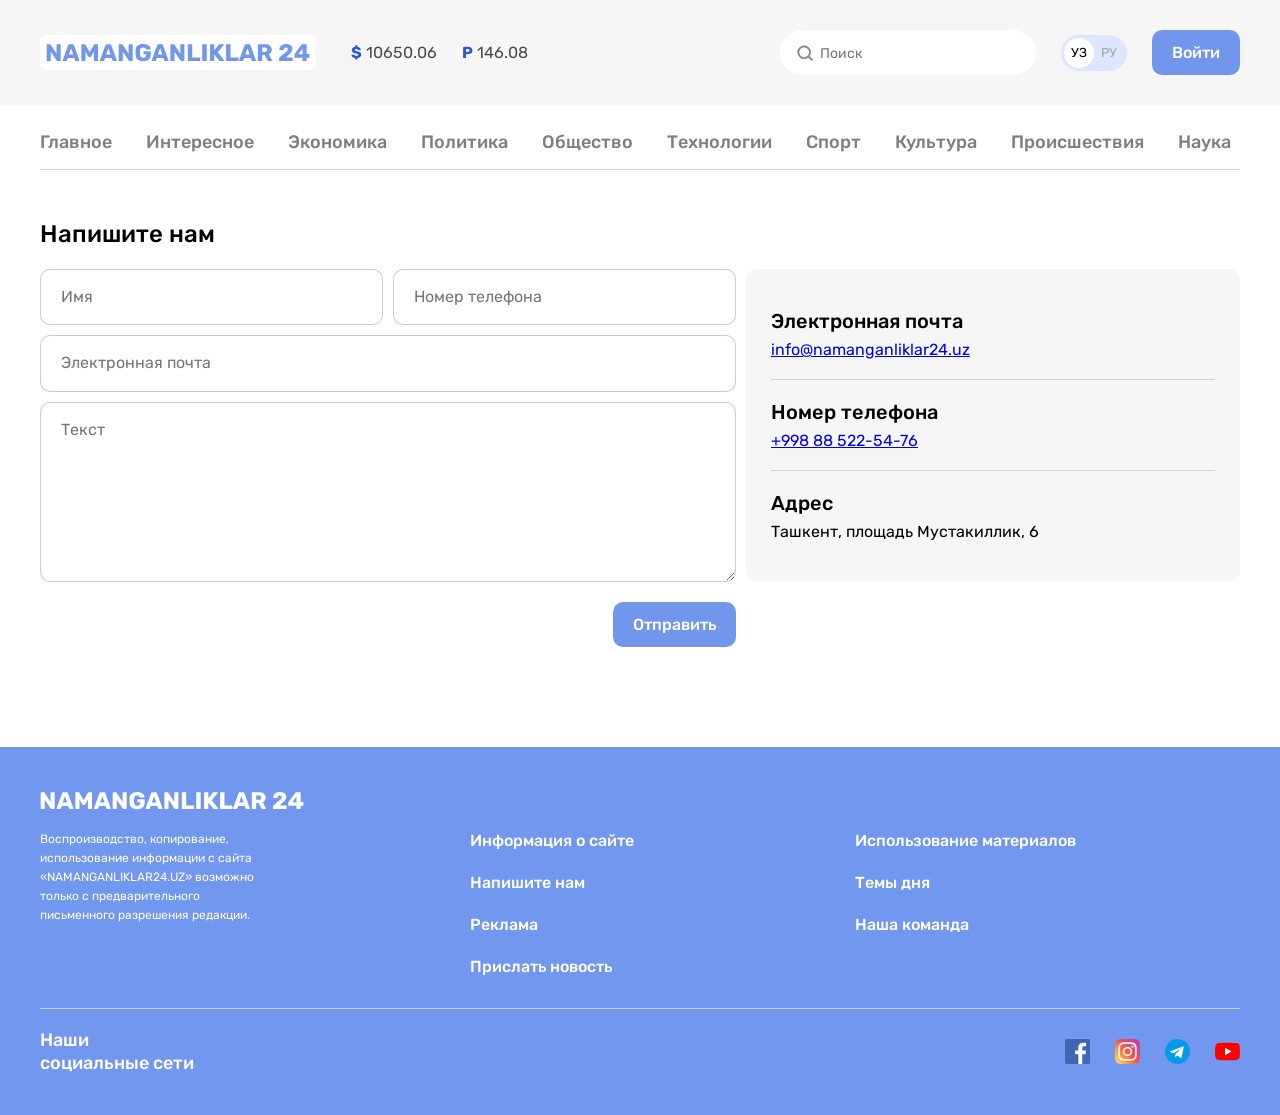
==== contact.html @ 8ade9180 "Add bd-img to search input and notifications-cta" ====
<!DOCTYPE html>
<html lang="ru">
<head>
  <meta charset="UTF-8">
  <meta name="viewport" content="width=device-width, initial-scale=1.0">
  <title>Контакт N24</title>

<!-- GOOGLE FONTS -->
  <link rel="preconnect" href="https://fonts.googleapis.com">
  <link rel="preconnect" href="https://fonts.gstatic.com" crossorigin>
  <link href="https://fonts.googleapis.com/css2?family=Rubik:ital,wght@0,300..900;1,300..900&display=swap" rel="stylesheet">


<!-- STYLES -->
  <link rel="stylesheet" href="css/normalize.css">
  <link rel="stylesheet" href="css/styles.css">
</head>
<body>
  <!-- SITE-HEADER -->
  <header class="site-header">
    <!-- SITE-HEADER-TOP -->
    <div class="site-header-top">
      <div class="site-header-top-container container ">
        <!-- SITE-HEADER-LOGO -->
        <a class="site-header-logo" href="index-html">
            <img class="site-header-logo-img" src="images/logo-purple.svg" alt="N24 logo" width="264" height="28">
        </a>

        <!-- CURRENCY-RATES -->
        <ul class="currancy-rates">
            <il class="currancy-rates-item">
                <b class="currancy-rates-type">$</b>
                <span class="currancy-rates-value">10650.06</span>
            </il>
            <il class="currancy-rates-item">
                <b class="currancy-rates-type">P</b>
                <span class="currancy-rates-value">146.08</span>
            </il>
        </ul>

        <!-- GLOBAL-SEARCH-FORM -->
        <form class="gloabl-search-form" action="https://echo.htmlacademy.ru" method="GET">
          <input class="gloabl-search-form-input" type="search" name="search" placeholder="Поиск" aria-label="search" required>
        </form>

        <!-- LANG-TOGGLE -->
        <div class="lang-toggle">
            <a class="lang-toggle-link lang-toggle-link-active" href="index.html">УЗ</a>
            <a class="lang-toggle-link" href="index.html/ru">РУ</a>
        </div>

        <!-- SITE-HEADER-AUTH  -->
        <a class="button button-primary" href="#">Войти</a>
      </div>
    </div>

    <div class="container">
      <!-- SITENAV -->
      <nav class="sitenav">
        <ul class="sitenav-list">
          <li class="sitenav-item">
            <a class="sitenav-link" href="index.html">Главное</a>
          </li>
          <li class="sitenav-item">
            <a class="sitenav-link" href="news-list.html" >Интересное</a>
          </li>
          <li class="sitenav-item">
            <a class="sitenav-link" href="news-list.html">Экономика</a>
          </li>
          <li class="sitenav-item">
            <a class="sitenav-link" href="news-list.html">Политика</a>
          </li>
          <li class="sitenav-item">
            <a class="sitenav-link" href="news-list.html">Общество</a>
          </li>
          <li class="sitenav-item">
            <a class="sitenav-link" href="news-list.html">Технологии</a>
          </li>
          <li class="sitenav-item">
            <a class="sitenav-link" href="news-list.html">Спорт</a>
          </li>
          <li class="sitenav-item">
            <a class="sitenav-link" href="news-list.html">Культура</a>
          </li>
          <li class="sitenav-item">
            <a class="sitenav-link" href="news-list.html">Происшествия</a>
          </li>
          <li class="sitenav-item">
            <a class="sitenav-link" href="news-list.html">Наука</a>
          </li>
        </ul>
      </nav>

    </div>
  </header>

  <!-- MAIN CONTENT -->
  <main class="main-content">
    <div class="container">
      <div class="contact-page">
        <h1 class="contact-page-heading"> Напишите нам </h1>

        <div class="contact-page-content">
          <form class="contact-page-form" action="https://echo.htmlacademy.ru" method="POST">
            <div class="form-fields">
              <div class="form-groups-wrapper">
                <div class="form-group">
                  <input class="form-field" type="text" name="name" placeholder="Имя" aria-label="Имя" required>
                </div>
                <div class="form-group">
                  <input class="form-field" type="tel" name="phone_number" placeholder="Номер телефона" aria-label="Номер телефона" required>
                </div>
              </div>
              <div class="form-group">
                <input class="form-field" type="email" name="email" placeholder="Электронная почта" aria-label="Электронная почта" required>
              </div>
              <div class="form-group">
                <textarea class="form-field form-field-textarea" name="message" placeholder="Текст" aria-label="Текст" required></textarea>
              </div>
            </div>
            <button class="contact-page-form-submit button button-primary" type="submit">Отправить</button>
          </form>

          <div class="contact-page-info">
            <dl class="contact-page-definitions-car definitions-card">
              <div class="definitions-card-item">
                <dt class="definitions-card-title">Электронная почта</dt>
                <dd class="definitions-card-value"><a href="mailto:info@namanganliklar24.uz?subject=N24.uz%20saytidan%20xabar">info@namanganliklar24.uz</a></dd>
              </div>
              <div class="definitions-card-item">
                <dt class="definitions-card-title">Номер телефона</dt>
                <dd class="definitions-card-value"><a href="tel:+998885225476">+998 88 522-54-76</a></dd>
              </div>
              <div class="definitions-card-item">
                <dt class="definitions-card-title">Адрес</dt>
                <dd class="definitions-card-value">Ташкент, площадь Мустакиллик, 6 </dd>
              </div>
            </dl>
          </div>
        </div>

      </div>

    </div>
  </main>


  <!-- SITE-FOOTER -->
  <div class="site-footer">
    <div class="container">
      <div class="site-footer-logo-wrapper" >
        <a class="site-footer-logo" href="index.html">
          <img class="site-footer-logo-img" src="images/logo-white.svg" alt="N24 logo" width="264" height="28">
        </a>
      </div>

      <div class="site-footer-about-links">
        <div class="site-footer-about">Воспроизводство, копирование, использование информации с сайта «NAMANGANLIKLAR24.UZ» возможно только с предварительного письменного разрешения редакции.</div>

        <div class="site-footer-links-wrapper">
          <ul class="site-footer-links">
            <li class="site-footer-links-item">
              <a  class="site-footer-link" href="#">Информация о сайте</a>
            </li>
            <li class="site-footer-links-item">
              <a  class="site-footer-link" href="#">Напишите нам</a>
            </li>
            <li class="site-footer-links-item">
              <a  class="site-footer-link" href="#">Реклама</a>
            </li>
            <li class="site-footer-links-item">
              <a  class="site-footer-link" href="#">Прислать новость</a>
            </li>
          </ul>
          <ul class="site-footer-links">
            <li class="site-footer-links-item">
              <a class="site-footer-link" href="#">Использование материалов</a>
            </li>
            <li class="site-footer-links-item">
              <a class="site-footer-link" href="#">Темы дня</a>
            </li>
            <li class="site-footer-links-item">
              <a class="site-footer-link" href="#">Наша команда</a>
            </li>
          </ul>
        </div>
      </div>

      <hr class="site-footer-divider">

      <div class="site-footer-socials">
        <h2 class="site-footer-socials-heading">Наши  социальные сети</h2>
        <ul class="site-footer-socials-lists">
          <li class="site-footer-socials-item">
            <a class="site-footer-socials-link" href="#" target="_blank">
              <img class="site-footer-socials-icon" src="images/icon-facebook.svg" alt="Facebook" width="25" height="25">
            </a>
          </li>
          <li class="site-footer-socials-item">
            <a class="site-footer-socials-link" href="#" target="_blank">
              <img class="site-footer-socials-icon" src="images/icon-instagram.svg" alt="Instagram" width="25" height="25">
            </a>
          </li><li class="site-footer-socials-item">
            <a class="site-footer-socials-link" href="#" target="_blank">
              <img class="site-footer-socials-icon" src="images/icon-telegram.svg" alt="Telegram" width="25" height="25">
            </a>
          </li><li class="site-footer-socials-item">
            <a class="site-footer-socials-link" href="#" target="_blank">
              <img class="site-footer-socials-icon" src="images/icon-youtube.svg" alt="Youtube" width="25" height="25">
            </a>
          </li>
        </ul>
      </div>
    </div>
  </div>


</body>
</html>
---- css/styles.css ----
/* GLOBAL */
* {
  box-sizing: border-box;
}

html {
  height: 100%;
  scroll-behavior: smooth;
}

body {
  display: flex;
  flex-direction: column;
  height: 100%;
  padding: 0;
  margin: 0;
  font-family: "Rubik", "Open-sans", "Arial", sans-serif;
  font-size: 16px;
  line-height: 22px;
  background-color: #fff;
  color: #4a4a4c;
}

img {
  max-width: 100%;
  height: auto;
}

/* OUTLINE STYLES */
*:focus {
  outline: 2px dashed #7296ec;
  outline-offset: 3px;
}

/*  BUTTON */
.button {
  display: inline-block;
  padding: 13px 20px;
  border: 0;
  border-radius: 10px;
  font-size: 16px;
  line-height: normal;
  font-weight: 500;
  text-decoration: none;
  text-align: center;
  cursor: pointer;
}

.button:hover {
  opacity: 0.8;
}

.button:active {
  opacity: 0.6;
}

.button-block {
  display: block;
  width: 100%;
}

.button-primary {
  background-color: #7296ec;
  color: #fff;
}

.button-orange {
  background-color: #f78b3b;
  color: #fff;
}


.container {
  width: 100%;
  max-width: 1240px;
  padding-left: 20px;
  padding-right: 20px;
  margin-left: auto;
  margin-right: auto;
}

/* SITE-HEADER */
/* SITE-HEADER-TOP */
.site-header-top {
  padding-top: 30px;
  padding-bottom: 30px;
  background-color: #f6f6f6;
  margin-bottom: 10px;
}
.site-header-top-container {
  display: flex;
  align-items: center;
}
.site-header-logo {
  display: flex;
  padding: 8px 6px;
  margin-right: 35px;
  border-radius: 7px;
  background-color: #fff;
}

.site-header-logo:hover {
  opacity: 0.8;
}

.site-header-logo:active {
  opacity: 0.6;
}


/* CURRANCY-RATES */
.currancy-rates {
  display: flex;
  align-items: center;
  padding: 0;
  margin: 0;
  margin-right: auto;
  list-style: none;
}
.currancy-rates-item:not(:last-child) {
  margin-right: 25px;
}
.currancy-rates-type {
  color: #2959ce;
}

/* GLOBAL-SEARCH-INPUT */
.gloabl-search-form {
  margin-right: 25px;
}

.gloabl-search-form-input {
  padding-top: 15px;
  padding-right: 20px;
  padding-bottom: 13px;
  padding-left: 40px;
  border: 0;
  border-radius: 60px;
  font-size: 14px;
  line-height: normal;
  background-image: url("../images/icon-search.svg");
  background-repeat: no-repeat;
  background-size: 20px;
  background-position: 15px center;
}

/* LANG-TOGGLE */
.lang-toggle {
  display: flex;
  padding: 3px;
  margin-right: 25px;
  border-radius: 39px;
  background-color: #dce6ff;

}
.lang-toggle-link {
  width: 30px;
  height: 30px;
  font-size: 13px;
  line-height: 30px;
  color: #a6a6a6;
  border-radius: 50%;
  text-align: center;
  text-decoration: none;
}
.lang-toggle-link-active {
  background-color: #fff;
  color: #000;
}

/* SITENAV */
.sitenav {
  padding-top: 12px;
  padding-bottom: 12px;
  border-bottom: 1px solid #d1d1d1;
  font-size: 18px;
  font-weight: 500;
  line-height: normal;
}

.sitenav:not(:last-child) {
  margin-bottom: 40px;
}

.sitenav-list {
  display: flex;
  flex-wrap: wrap;
  align-items: center;
  margin: 0;
  padding: 0;
  list-style: none;
}

.sitenav-item {
  margin-top: 4px;
  margin-bottom: 4px;
}

.sitenav-item:not(:last-child) {
  margin-right: 34px;
}
.sitenav-link {
  display: block;
  color: #7f7f7f;
  text-decoration: none;
}

.sitenav-link:hover {
  color: #7296ec;
}

.sitenav-link:active {
  opacity: 0.6;
}

/* SITE-HEADER-BANNER */
.site-header-banner-link {
  display: flex;
}

/* MAIN-CONTENT */
.main-content {
  flex-grow: 1;
  padding-top: 50px;
  padding-bottom: 100px;
}


/* NEWS-GRID */
.news-grid {
  display: flex;
  flex-wrap: wrap;
  margin-left: -10px;
}

.news-grid-item {
  width: 393px;
  margin-left: 10px;
  margin-bottom: 10px;
  /* display: block; */
}

.article-card {
  display: flex;
  flex-direction: column;
  padding: 20px 17px 15px;
  border-radius: 15px;
  background-color: #f6f6f6;
}

.article-card-title {
  margin-top: 0;
  margin-bottom: 10px;
  font-size: 20px;
  font-weight: 500;
  line-height: 26px;
}

.article-card-link {
  display: inline-block;
  color: #000;
  text-decoration: none;
}

.article-card-link:hover {
  color: #7296ec;
}

.article-card-link:active {
  opacity: 0.6;
}

.article-card-text {
  margin-top: 0;
  margin-bottom: 15px;
}

.article-card-img {
  display: block;
  width: 360px;
  height: 165px;
  margin-top: auto;
  margin-bottom: 15px;
  border-radius: 10px;
  object-fit: cover;
}

.article-card-footer {
  display: flex;
  align-items: center;
}

.article-card-source-icon {
  width: 20px;
  height: 20px;
  margin-right: 10px;
  border-radius: 5px;
}

.article-card-source-time {
  font-size: 12px;
  line-height: normal;
  color: #5e5f61;
}


/* NOTIFICATION-CTA */
.notification-cta {
  display: flex;
  justify-content: space-between;
  align-items: center;
  padding: 25px 70px 25px 25px;
  margin: 60px 75px;
  border-radius: 10px;
  background-color: #ffd7ba;
  background-image: url("../images/global-notifications-bg.jpg");
  background-repeat: no-repeat;
  background-size: cover;
  background-position: center center;

}

.notification-cta-text {
  font-size: 20px;
  font-weight: 500;
  line-height: 26px;
  color: #000;
}


/* GLOBAL-NEWS */
.global-news-heading {
  margin-top: 0;
  margin-bottom: 20px;
  font-size: 24px;
  line-height: normal;
  font-weight: 500;
  color: #000;
}

.news-list {
  display: flex;
  flex-direction: column;
  margin-bottom: 15px;
}

.news-list-item:not(:last-child) {
  margin-bottom: 10px;
}

/* ARTICLE-CARD-HORIZONTAL */
.artical-card-horizontal {
  display: flex;
  align-items: flex-start;
  background-color: #f6f6f6;
  border-radius: 15px;
  padding: 20px;
}

.artical-card-horzontal-img {
  width: 210px;
  height: 165px;
  margin-right: 15px;
  border-radius: 10px;
  object-fit: cover;
}

.artical-card-horizontal-content {
  flex-grow: 1;
}

.artical-card-horizontal-title {
  margin-top: 0;
  margin-bottom: 10px;
  font-size: 20px;
  line-height: 26px;
  font-weight: 500;
}

.artical-card-horizontal-link {
  display: inline-block;
  color: #000;
  text-decoration: none;
}

.artical-card-horizontal-link:hover {
  color: #7296ec;
}

.artical-card-horizontal-link:active {
  opacity: 0.6;
}

.artical-card-horizontal-text {
  margin-top: 0;
  margin-bottom: 15px;
  font-size: 16px;
  line-height: 22px;
}

.article-card-horizontal-footer {
  display: flex;
  align-items: center;
}

.article-card-horizontal-source-icon {
  width: 20px;
  height: 20px;
  margin-right: 10px;
  border-radius: 5px;
  object-fit: cover;
}

.article-card-horizontal-source-time {
  font-size: 12px;
  line-height: normal;
  color: #5e5f61;
}

.news-list-more-button {
  padding: 17px;
}


/* LAYOUT */
.layout-2-1 {
display: flex;
align-items: flex-start;
}

.layout-2-1-main {
  width: 797px;
  margin-right: 10px;
}

.layout-2-1-sidebar {
  width: 393px;
  margin-top: 49px;
}

.layout-2-1-sidebar-item:not(:last-child) {
  margin-bottom: 10px;
}

/* SIBEBAR-NEWS-CARD */
.sidebar-news-card {
  padding: 20px;
  border-radius: 15px;
  background-color: #f6f6f6;
  color: #000;
}

.siedebar-news-card-heading {
  margin-top: 0;
  margin-bottom: 25px;
  font-size: 18px;
  font-weight: 500;
  line-height: 24px;
}

.sidebar-news-card-list {
  padding: 0;
  margin: 0;
  list-style: none;
}

.sidebar-news-card-item {
  padding-bottom: 20px;
}

.sidebar-news-card-item:first-child {
  padding-top: 0;
}

.sidebar-news-card-item:last-child {
  padding-bottom: 0;
}

.sidebar-news-card-item:not(:last-child) {
  border-bottom: 1px solid #d2d2d2;
  margin-bottom: 20px;
}

.sidebar-news-card-title {
  margin-top: 0;
  margin-bottom: 8px;
  font-size: 18px;
  font-weight: 500;
  line-height: 24px;
}

.sidebar-news-card-link {
  display: inline-block;
  color: #000;
  text-decoration: none;
}

.sidebar-news-card-link:hover {
  color: #7296ec;
}

.sidebar-news-card-link:active {
  opacity: 0.6;
}

.sidebar-news-card-source-time {
  font-size: 13px;
  line-height: normal;
  color: #5e5f61;
  /* margin: 0; */
}

/* SIDEBAR-AD */
.sidebar-ad-link {
  display: flex;
}

.sidebar-ad-img {
  width: 393px;
  height: 338px;
  object-fit: cover;
  border-radius: 15px;
}

.sidebar-ad-img-tall {
  height: 553px;
}

/* SITE FOOTER */
.site-footer {
  padding-top: 40px;
  padding-bottom: 40px;
  background-color: #7297ef;
  color: #fff;
}

.site-footer-logo-wrapper {
  display: flex;
  margin-bottom: 15px;
}

.site-footer-logo {
  display: flex;
}

.site-footer-logo:hover {
  opacity: 0.8;
}

.site-footer-logo:active {
  opacity: 0.6;
}

.site-footer-logo-img {
  width: 264px;
  height: 28px;
  object-fit: contain;
}

.site-footer *:focus {
  outline: 2px dashed #fff;
}

.site-footer-about-links {
  display: flex;
}

.site-footer-about {
  width: 230px;
  margin-right: 200px;
  font-size: 12px;
  line-height: 19px;
}

.site-footer-links-wrapper {
  flex-grow: 1;
  display: flex;
}

.site-footer-links {
  width: 50%;
  padding-left: 0;
  padding-right: 24px;
  margin: 0;
  list-style: none;
  font-weight: 500;
}

.site-footer-links-item:not(:last-child) {
  margin-bottom: 20px;
}

.site-footer-link {
  display: inline-block;
  color: #fff;
  text-decoration: none;
}

.site-footer-link:hover {
  text-decoration: underline;
}

.site-footer-divider {
  height: 1px;
  border: 0;
  margin-top: 30px;
  margin-bottom: 20px;
  background-color: #cecece;
}

.site-footer-socials {
  display: flex;
  justify-content: space-between;
  align-items: center;
}

.site-footer-socials-heading {
  width: 160px;
  margin: 0;
  font-size: 18px;
  line-height: 23px;
  font-weight: 500;
}

.site-footer-socials-lists {
  display: flex;
  align-items: center;
  padding: 0;
  margin: 0;
  list-style: none;
}

.site-footer-socials-item:not(:last-child) {
  margin-right: 25px;
}

.site-footer-socials-link {
  display: flex;
}

.site-footer-socials-icon {
  flex-shrink: 0;
  width: 25px;
  height: 25px;
  object-fit: contain;
}

/* FORM */
.form-groups-wrapper {
  display: flex;
  justify-content: space-between;
}

.form-groups-wrapper:not(:last-child) {
  margin-bottom: 10px;
}

.form-group:not(:last-child) {
  margin-bottom: 10px;
}

.form-groups-wrapper .form-group {
  width: calc(50% - 5px);
  margin-bottom: 0;
}

.form-field {
  display: block;
  width: 100%;
  padding: 18px 20px;
  border: 1px solid rgba(0, 0, 0, 0.2);
  border-radius: 10px;
}

.form-field-textarea {
  min-height: 180px;
  resize: vertical;
}

/* DEFINITIONS-CARD */
.definitions-card {
  padding: 20px 25px;
  margin: 0;
  border-radius: 10px;
  background-color: #f6f6f6;
  color: #000;
}

.definitions-card-item {
  padding-top: 20px;
  padding-bottom: 20px;
}

.definitions-card-item:not(:last-child) {
  border-bottom: 1px solid #d2d2d2;
}

.definitions-card-title {
  margin-bottom: 7px;
  font-size: 20px;
  line-height: 24px;
  font-weight: 500;
}

.definitions-card-value {
  margin: 0;
  font-size: 16px;
  line-height: 19px;
}


/* CONTACT-PAGE */
.contact-page-heading {
  margin-top: 0;
  margin-bottom: 20px;
  font-size: 24px;
  line-height: 29px;
  font-weight: 500;
  color: #000;
}

.contact-page-content {
  display: flex;
}

.contact-page-form {
  display: flex;
  flex-direction: column;
  width: 696px;
}

.contact-page-form-submit {
  align-self: flex-end;
  margin-top: 20px;
}

.contact-page-info {
  width: 494px;
  margin-left: 10px;
}

/* RETINA BGS */
@media
only screen and (-webkit-min-device-pixel-ratio: 2),
only screen and (   min--moz-device-pixel-ratio: 2),
only screen and (     -o-min-device-pixel-ratio: 2/1),
only screen and (        min-device-pixel-ratio: 2),
only screen and (                min-resolution: 192dpi),
only screen and (                min-resolution: 2dppx) {
  .notification-cta {
    background-image: url("../images/global-notifications-bg@2x.jpg");
  }
}
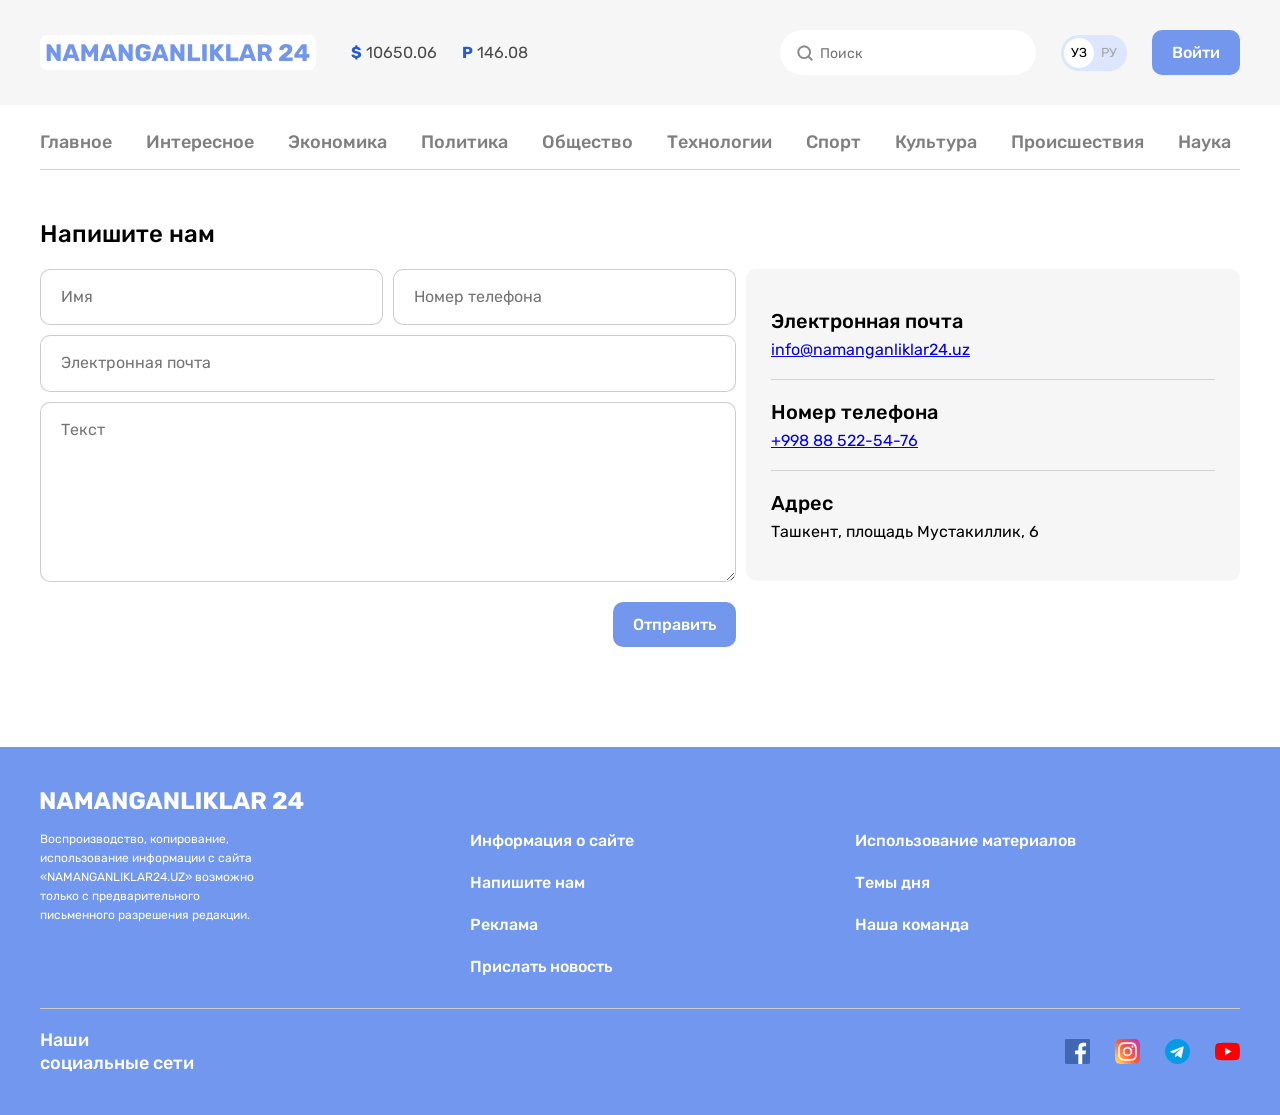
==== commit 9528e101: "Solve some problems" ====
--- a/contact.html
+++ b/contact.html
@@ -12,8 +12,9 @@
 
 
 <!-- STYLES -->
-  <link rel="stylesheet" href="css/normalize.css">
-  <link rel="stylesheet" href="css/styles.css">
+  <!-- <link rel="stylesheet" href="css/normalize.css"> -->
+  <!-- <link rel="stylesheet" href="css/styles.css"> -->
+  <link rel="stylesheet" href="css/styles.min.css">
 </head>
 <body>
   <!-- SITE-HEADER -->
@@ -28,14 +29,14 @@
 
         <!-- CURRENCY-RATES -->
         <ul class="currancy-rates">
-            <il class="currancy-rates-item">
+            <li class="currancy-rates-item">
                 <b class="currancy-rates-type">$</b>
                 <span class="currancy-rates-value">10650.06</span>
-            </il>
-            <il class="currancy-rates-item">
+            </li>
+            <li class="currancy-rates-item">
                 <b class="currancy-rates-type">P</b>
                 <span class="currancy-rates-value">146.08</span>
-            </il>
+            </li>
         </ul>
 
         <!-- GLOBAL-SEARCH-FORM -->
--- a/css/styles.css
+++ b/css/styles.css
@@ -1,11 +1,22 @@
 /* GLOBAL */
-* {
+:root {
+  --accent-color: #7297ec;
+
+/* Vidioda qo`shilmagan. Bu 2ta custom propertyni o`zim qo`shdim!!!  */
+  --outline-color: 2px dashed var(--accent-color);
+  --site-footer-color: #7297ef;
+}
+
+html {
   box-sizing: border-box;
-}
-
-html {
   height: 100%;
   scroll-behavior: smooth;
+}
+
+*,
+*::before,
+*::after {
+  box-sizing: inherit;
 }
 
 body {
@@ -28,7 +39,7 @@
 
 /* OUTLINE STYLES */
 *:focus {
-  outline: 2px dashed #7296ec;
+  outline: var(--outline-color);
   outline-offset: 3px;
 }
 
@@ -60,7 +71,7 @@
 }
 
 .button-primary {
-  background-color: #7296ec;
+  background-color: var(--accent-color);
   color: #fff;
 }
 
@@ -117,9 +128,11 @@
   margin-right: auto;
   list-style: none;
 }
+
 .currancy-rates-item:not(:last-child) {
   margin-right: 25px;
 }
+
 .currancy-rates-type {
   color: #2959ce;
 }
@@ -163,6 +176,7 @@
   text-align: center;
   text-decoration: none;
 }
+
 .lang-toggle-link-active {
   background-color: #fff;
   color: #000;
@@ -206,7 +220,7 @@
 }
 
 .sitenav-link:hover {
-  color: #7296ec;
+  color: var(--accent-color);
 }
 
 .sitenav-link:active {
@@ -263,7 +277,7 @@
 }
 
 .article-card-link:hover {
-  color: #7296ec;
+  color: var(--accent-color);
 }
 
 .article-card-link:active {
@@ -384,7 +398,7 @@
 }
 
 .artical-card-horizontal-link:hover {
-  color: #7296ec;
+  color: var(--accent-color);
 }
 
 .artical-card-horizontal-link:active {
@@ -496,7 +510,7 @@
 }
 
 .sidebar-news-card-link:hover {
-  color: #7296ec;
+  color: var(--accent-color);
 }
 
 .sidebar-news-card-link:active {
@@ -528,9 +542,10 @@
 
 /* SITE FOOTER */
 .site-footer {
+  --outline-color: 2px dashed #fff;
   padding-top: 40px;
   padding-bottom: 40px;
-  background-color: #7297ef;
+  background-color: var(--site-footer-color);
   color: #fff;
 }
 
@@ -555,10 +570,6 @@
   width: 264px;
   height: 28px;
   object-fit: contain;
-}
-
-.site-footer *:focus {
-  outline: 2px dashed #fff;
 }
 
 .site-footer-about-links {
--- a/css/styles.min.css
+++ b/css/styles.min.css
@@ -0,0 +1 @@
+/*! normalize.css v8.0.1 | MIT License | github.com/necolas/normalize.css */button,hr,input{overflow:visible}img,legend{max-width:100%}progress,sub,sup{vertical-align:baseline}body,html{height:100%}.button,.lang-toggle-link{text-align:center;text-decoration:none}.button,.lang-toggle-link,.site-footer-link,.sitenav-link{text-decoration:none}.site-footer-link:hover,abbr[title]{text-decoration:underline}.article-card,.contact-page-form,.news-list,body{-webkit-box-orient:vertical;-webkit-box-direction:normal}html{line-height:1.15;-webkit-text-size-adjust:100%}details,main{display:block}h1{font-size:2em;margin:.67em 0}hr{-webkit-box-sizing:content-box;box-sizing:content-box;height:0}[type=checkbox],[type=radio],legend{-webkit-box-sizing:border-box;padding:0}code,kbd,pre,samp{font-family:monospace,monospace;font-size:1em}a{background-color:transparent}abbr[title]{border-bottom:none;-webkit-text-decoration:underline dotted;text-decoration:underline dotted}b,strong{font-weight:bolder}small{font-size:80%}sub,sup{font-size:75%;line-height:0;position:relative}sub{bottom:-.25em}sup{top:-.5em}img{border-style:none;height:auto}button,input,optgroup,select,textarea{font-family:inherit;font-size:100%;line-height:1.15;margin:0}button,select{text-transform:none}[type=button],[type=reset],[type=submit],button{-webkit-appearance:button}[type=button]::-moz-focus-inner,[type=reset]::-moz-focus-inner,[type=submit]::-moz-focus-inner,button::-moz-focus-inner{border-style:none;padding:0}[type=button]:-moz-focusring,[type=reset]:-moz-focusring,[type=submit]:-moz-focusring,button:-moz-focusring{outline:ButtonText dotted 1px}fieldset{padding:.35em .75em .625em}legend{box-sizing:border-box;color:inherit;display:table;white-space:normal}textarea{overflow:auto}[type=checkbox],[type=radio]{box-sizing:border-box}[type=number]::-webkit-inner-spin-button,[type=number]::-webkit-outer-spin-button{height:auto}[type=search]{-webkit-appearance:textfield;outline-offset:-2px}[type=search]::-webkit-search-decoration{-webkit-appearance:none}::-webkit-file-upload-button{-webkit-appearance:button;font:inherit}.button,body{font-size:16px}summary{display:list-item}[hidden],template{display:none}:root{--accent-color:#7297ec;--outline-color:2px dashed var(--accent-color);--site-footer-color:#7297ef}html{-webkit-box-sizing:border-box;box-sizing:border-box;scroll-behavior:smooth}*,::after,::before{-webkit-box-sizing:inherit;box-sizing:inherit}body{display:-webkit-box;display:-ms-flexbox;display:flex;-ms-flex-direction:column;flex-direction:column;padding:0;margin:0;font-family:Rubik,Open-sans,Arial,sans-serif;line-height:22px;background-color:#fff;color:#4a4a4c}:focus{outline:var(--outline-color);outline-offset:3px}.button{display:inline-block;padding:13px 20px;border:0;border-radius:10px;line-height:normal;font-weight:500;cursor:pointer}.button:hover,.site-footer-logo:hover,.site-header-logo:hover{opacity:.8}.artical-card-horizontal-link:active,.article-card-link:active,.button:active,.sidebar-news-card-link:active,.site-footer-logo:active,.site-header-logo:active,.sitenav-link:active{opacity:.6}.button-block{display:block;width:100%}.button-primary{background-color:var(--accent-color);color:#fff}.button-orange{background-color:#f78b3b;color:#fff}.container{width:100%;max-width:1240px;padding-left:20px;padding-right:20px;margin-left:auto;margin-right:auto}.site-header-top{padding-top:30px;padding-bottom:30px;background-color:#f6f6f6;margin-bottom:10px}.article-card-footer,.article-card-horizontal-footer,.site-header-top-container{display:-webkit-box;display:-ms-flexbox;display:flex;-webkit-box-align:center;-ms-flex-align:center;align-items:center}.site-header-logo{display:-webkit-box;display:-ms-flexbox;display:flex;padding:8px 6px;margin-right:35px;border-radius:7px;background-color:#fff}.currancy-rates,.lang-toggle{display:-webkit-box;display:-ms-flexbox}.currancy-rates{display:flex;-webkit-box-align:center;-ms-flex-align:center;align-items:center;padding:0;margin:0 auto 0 0;list-style:none}.currancy-rates-item:not(:last-child),.gloabl-search-form,.lang-toggle,.site-footer-socials-item:not(:last-child){margin-right:25px}.currancy-rates-type{color:#2959ce}.gloabl-search-form-input{padding:15px 20px 13px 40px;border:0;border-radius:60px;font-size:14px;line-height:normal;background-image:url("../images/icon-search.svg");background-repeat:no-repeat;background-size:20px;background-position:15px center}.lang-toggle{display:flex;padding:3px;border-radius:39px;background-color:#dce6ff}.lang-toggle-link{width:30px;height:30px;font-size:13px;line-height:30px;color:#a6a6a6;border-radius:50%}.lang-toggle-link-active{background-color:#fff;color:#000}.sitenav{padding-top:12px;padding-bottom:12px;border-bottom:1px solid #d1d1d1;font-size:18px;font-weight:500;line-height:normal}.sitenav:not(:last-child){margin-bottom:40px}.sitenav-list{display:-webkit-box;display:-ms-flexbox;display:flex;-ms-flex-wrap:wrap;flex-wrap:wrap;-webkit-box-align:center;-ms-flex-align:center;align-items:center;margin:0;padding:0;list-style:none}.sitenav-item{margin-top:4px;margin-bottom:4px}.sitenav-item:not(:last-child){margin-right:34px}.sitenav-link{display:block;color:#7f7f7f}.artical-card-horizontal-link:hover,.article-card-link:hover,.sidebar-news-card-link:hover,.sitenav-link:hover{color:var(--accent-color)}.contact-page-content,.sidebar-ad-link,.site-footer-about-links,.site-footer-logo,.site-footer-socials-link,.site-header-banner-link{display:-webkit-box;display:-ms-flexbox;display:flex}.main-content{-webkit-box-flex:1;-ms-flex-positive:1;flex-grow:1;padding-top:50px;padding-bottom:100px}.news-grid{display:-webkit-box;display:-ms-flexbox;display:flex;-ms-flex-wrap:wrap;flex-wrap:wrap;margin-left:-10px}.article-card,.notification-cta{display:-webkit-box;display:-ms-flexbox}.news-grid-item{width:393px;margin-left:10px;margin-bottom:10px}.article-card{display:flex;-ms-flex-direction:column;flex-direction:column;padding:20px 17px 15px;border-radius:15px;background-color:#f6f6f6}.article-card-title{margin-top:0;margin-bottom:10px;font-size:20px;font-weight:500;line-height:26px}.artical-card-horizontal-link,.article-card-link,.sidebar-news-card-link{display:inline-block;color:#000;text-decoration:none}.article-card-text{margin-top:0;margin-bottom:15px}.article-card-img{display:block;width:360px;height:165px;margin-top:auto;margin-bottom:15px;border-radius:10px;-o-object-fit:cover;object-fit:cover}.article-card-source-icon{width:20px;height:20px;margin-right:10px;border-radius:5px}.article-card-horizontal-source-time,.article-card-source-time{font-size:12px;line-height:normal;color:#5e5f61}.notification-cta{display:flex;-webkit-box-pack:justify;-ms-flex-pack:justify;justify-content:space-between;-webkit-box-align:center;-ms-flex-align:center;align-items:center;padding:25px 70px 25px 25px;margin:60px 75px;border-radius:10px;background-color:#ffd7ba;background-image:url("../images/global-notifications-bg.jpg");background-repeat:no-repeat;background-size:cover;background-position:center center}.artical-card-horizontal,.news-list{display:-webkit-box;display:-ms-flexbox}.notification-cta-text{font-size:20px;font-weight:500;line-height:26px;color:#000}.global-news-heading{margin-top:0;margin-bottom:20px;font-size:24px;line-height:normal;font-weight:500;color:#000}.news-list{display:flex;-ms-flex-direction:column;flex-direction:column;margin-bottom:15px}.form-group:not(:last-child),.form-groups-wrapper:not(:last-child),.layout-2-1-sidebar-item:not(:last-child),.news-list-item:not(:last-child){margin-bottom:10px}.artical-card-horizontal{display:flex;-webkit-box-align:start;-ms-flex-align:start;align-items:flex-start;background-color:#f6f6f6;border-radius:15px;padding:20px}.layout-2-1,.site-footer-logo-wrapper{display:-webkit-box;display:-ms-flexbox}.artical-card-horzontal-img{width:210px;height:165px;margin-right:15px;border-radius:10px;-o-object-fit:cover;object-fit:cover}.artical-card-horizontal-content{-webkit-box-flex:1;-ms-flex-positive:1;flex-grow:1}.artical-card-horizontal-title{margin-top:0;margin-bottom:10px;font-size:20px;line-height:26px;font-weight:500}.artical-card-horizontal-text{margin-top:0;margin-bottom:15px;font-size:16px;line-height:22px}.article-card-horizontal-source-icon{width:20px;height:20px;margin-right:10px;border-radius:5px;-o-object-fit:cover;object-fit:cover}.news-list-more-button{padding:17px}.layout-2-1{display:flex;-webkit-box-align:start;-ms-flex-align:start;align-items:flex-start}.layout-2-1-main{width:797px;margin-right:10px}.layout-2-1-sidebar{width:393px;margin-top:49px}.sidebar-news-card-title,.siedebar-news-card-heading{margin-top:0;font-size:18px;line-height:24px;font-weight:500}.sidebar-news-card{padding:20px;border-radius:15px;background-color:#f6f6f6;color:#000}.siedebar-news-card-heading{margin-bottom:25px}.sidebar-news-card-list{padding:0;margin:0;list-style:none}.sidebar-news-card-item{padding-bottom:20px}.sidebar-news-card-item:first-child{padding-top:0}.sidebar-news-card-item:last-child{padding-bottom:0}.sidebar-news-card-item:not(:last-child){border-bottom:1px solid #d2d2d2;margin-bottom:20px}.sidebar-news-card-title{margin-bottom:8px}.sidebar-news-card-source-time{font-size:13px;line-height:normal;color:#5e5f61}.sidebar-ad-img{width:393px;height:338px;-o-object-fit:cover;object-fit:cover;border-radius:15px}.sidebar-ad-img-tall{height:553px}.site-footer{--outline-color:2px dashed #fff;padding-top:40px;padding-bottom:40px;background-color:var(--site-footer-color);color:#fff}.site-footer-logo-wrapper{display:flex;margin-bottom:15px}.site-footer-logo-img{width:264px;height:28px;-o-object-fit:contain;object-fit:contain}.site-footer-about{width:230px;margin-right:200px;font-size:12px;line-height:19px}.site-footer-links-wrapper{-webkit-box-flex:1;-ms-flex-positive:1;flex-grow:1;display:-webkit-box;display:-ms-flexbox;display:flex}.site-footer-links{width:50%;padding-left:0;padding-right:24px;margin:0;list-style:none;font-weight:500}.site-footer-links-item:not(:last-child){margin-bottom:20px}.site-footer-link{display:inline-block;color:#fff}.site-footer-divider{height:1px;border:0;margin-top:30px;margin-bottom:20px;background-color:#cecece}.site-footer-socials{display:-webkit-box;display:-ms-flexbox;display:flex;-webkit-box-pack:justify;-ms-flex-pack:justify;justify-content:space-between;-webkit-box-align:center;-ms-flex-align:center;align-items:center}.site-footer-socials-heading{width:160px;margin:0;font-size:18px;line-height:23px;font-weight:500}.site-footer-socials-lists{display:-webkit-box;display:-ms-flexbox;display:flex;-webkit-box-align:center;-ms-flex-align:center;align-items:center;padding:0;margin:0;list-style:none}.site-footer-socials-icon{-ms-flex-negative:0;flex-shrink:0;width:25px;height:25px;-o-object-fit:contain;object-fit:contain}.form-groups-wrapper{display:-webkit-box;display:-ms-flexbox;display:flex;-webkit-box-pack:justify;-ms-flex-pack:justify;justify-content:space-between}.form-groups-wrapper .form-group{width:calc(50% - 5px);margin-bottom:0}.form-field{display:block;width:100%;padding:18px 20px;border:1px solid rgba(0,0,0,.2);border-radius:10px}.form-field-textarea{min-height:180px;resize:vertical}.definitions-card{padding:20px 25px;margin:0;border-radius:10px;background-color:#f6f6f6;color:#000}.definitions-card-item{padding-top:20px;padding-bottom:20px}.definitions-card-item:not(:last-child){border-bottom:1px solid #d2d2d2}.definitions-card-title{margin-bottom:7px;font-size:20px;line-height:24px;font-weight:500}.definitions-card-value{margin:0;font-size:16px;line-height:19px}.contact-page-heading{margin-top:0;margin-bottom:20px;font-size:24px;line-height:29px;font-weight:500;color:#000}.contact-page-form{display:-webkit-box;display:-ms-flexbox;display:flex;-ms-flex-direction:column;flex-direction:column;width:696px}.contact-page-form-submit{-ms-flex-item-align:end;align-self:flex-end;margin-top:20px}.contact-page-info{width:494px;margin-left:10px}@media only screen and (-webkit-min-device-pixel-ratio:2),only screen and (-o-min-device-pixel-ratio:2/1),only screen and (min-device-pixel-ratio:2),only screen and (-webkit-min-device-pixel-ratio:2),only screen and (-o-min-device-pixel-ratio:2/1),only screen and (min-resolution:192dpi),only screen and (min-resolution:2dppx){.notification-cta{background-image:url("../images/global-notifications-bg@2x.jpg")}}
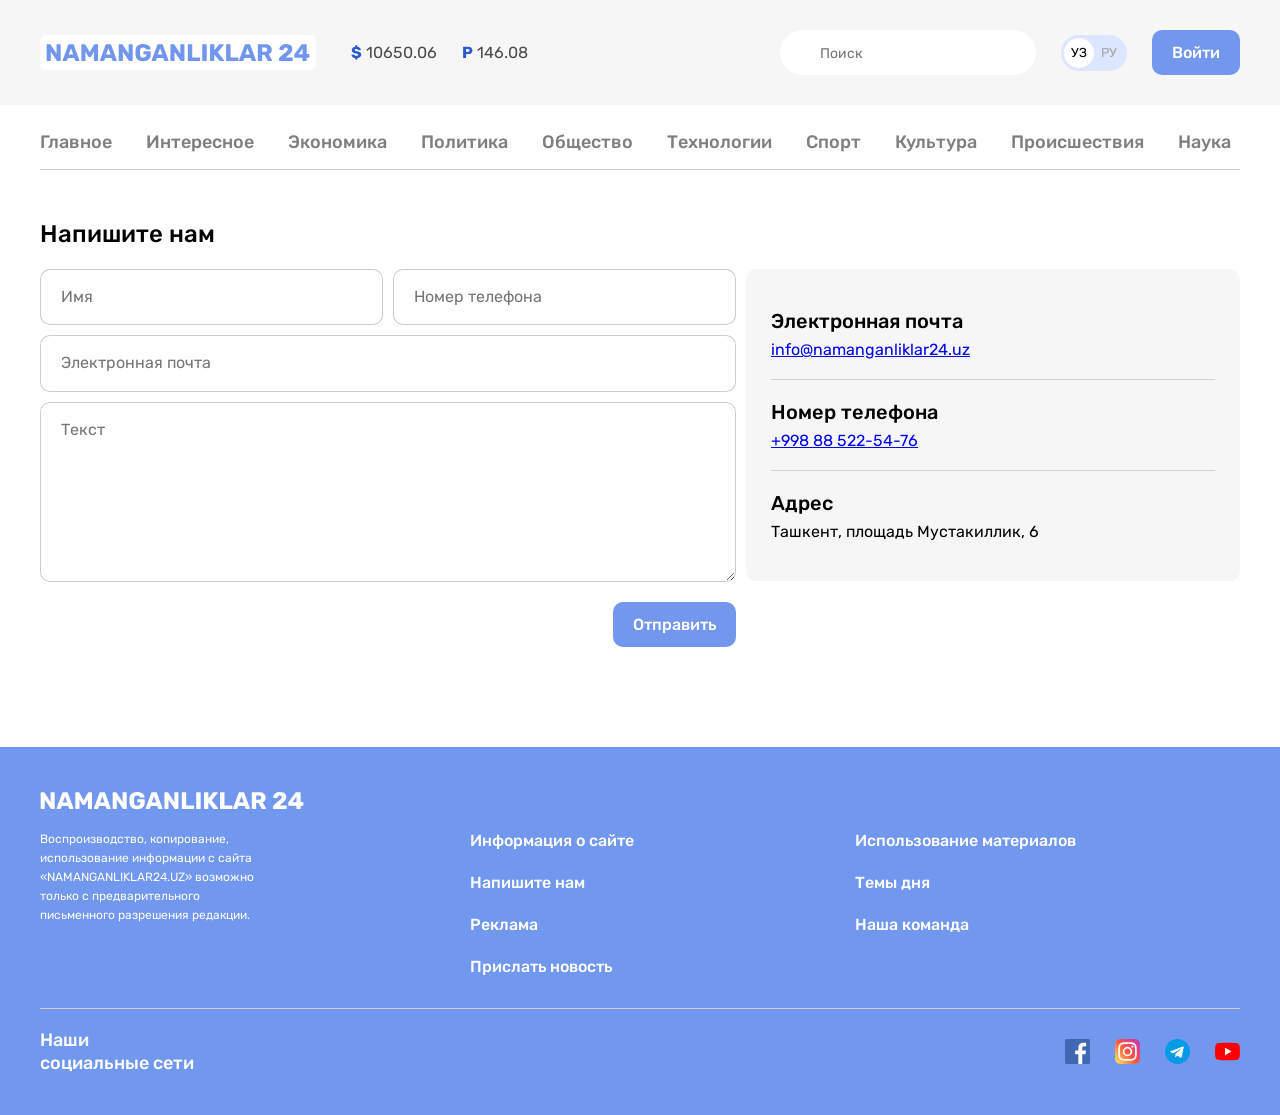
==== commit e9f1f2f8: "Add modal section" ====
--- a/contact.html
+++ b/contact.html
@@ -24,7 +24,7 @@
       <div class="site-header-top-container container ">
         <!-- SITE-HEADER-LOGO -->
         <a class="site-header-logo" href="index-html">
-            <img class="site-header-logo-img" src="images/logo-purple.svg" alt="N24 logo" width="264" height="28">
+            <img class="site-header-logo-img" src="img/logo-purple.svg" alt="N24 logo" width="264" height="28">
         </a>
 
         <!-- CURRENCY-RATES -->
@@ -151,7 +151,7 @@
     <div class="container">
       <div class="site-footer-logo-wrapper" >
         <a class="site-footer-logo" href="index.html">
-          <img class="site-footer-logo-img" src="images/logo-white.svg" alt="N24 logo" width="264" height="28">
+          <img class="site-footer-logo-img" src="img/logo-white.svg" alt="N24 logo" width="264" height="28">
         </a>
       </div>
 
@@ -194,20 +194,20 @@
         <ul class="site-footer-socials-lists">
           <li class="site-footer-socials-item">
             <a class="site-footer-socials-link" href="#" target="_blank">
-              <img class="site-footer-socials-icon" src="images/icon-facebook.svg" alt="Facebook" width="25" height="25">
+              <img class="site-footer-socials-icon" src="img/icon-facebook.svg" alt="Facebook" width="25" height="25">
             </a>
           </li>
           <li class="site-footer-socials-item">
             <a class="site-footer-socials-link" href="#" target="_blank">
-              <img class="site-footer-socials-icon" src="images/icon-instagram.svg" alt="Instagram" width="25" height="25">
+              <img class="site-footer-socials-icon" src="img/icon-instagram.svg" alt="Instagram" width="25" height="25">
             </a>
           </li><li class="site-footer-socials-item">
             <a class="site-footer-socials-link" href="#" target="_blank">
-              <img class="site-footer-socials-icon" src="images/icon-telegram.svg" alt="Telegram" width="25" height="25">
+              <img class="site-footer-socials-icon" src="img/icon-telegram.svg" alt="Telegram" width="25" height="25">
             </a>
           </li><li class="site-footer-socials-item">
             <a class="site-footer-socials-link" href="#" target="_blank">
-              <img class="site-footer-socials-icon" src="images/icon-youtube.svg" alt="Youtube" width="25" height="25">
+              <img class="site-footer-socials-icon" src="img/icon-youtube.svg" alt="Youtube" width="25" height="25">
             </a>
           </li>
         </ul>
--- a/css/styles.css
+++ b/css/styles.css
@@ -2,7 +2,7 @@
 :root {
   --accent-color: #7297ec;
 
-/* Vidioda qo`shilmagan. Bu 2ta custom propertyni o`zim qo`shdim!!!  */
+/* Videoda qo`shilmagan. Bu 2ta custom propertyni o`zim qo`shdim!!!  */
   --outline-color: 2px dashed var(--accent-color);
   --site-footer-color: #7297ef;
 }
@@ -37,11 +37,28 @@
   height: auto;
 }
 
+
 /* OUTLINE STYLES */
 *:focus {
   outline: var(--outline-color);
   outline-offset: 3px;
 }
+
+
+/* VISUALLY-HIDDEN */
+.visually-hidden {
+  position: absolute;
+  width: 1px;
+  height: 1px;
+  margin: -1px;
+  border: 0;
+  padding: 0;
+  white-space: nowrap;
+  clip-path: inset(100%);
+  clip: rect(0 0 0 0);
+  overflow: hidden;
+}
+
 
 /*  BUTTON */
 .button {
@@ -68,6 +85,12 @@
 .button-block {
   display: block;
   width: 100%;
+}
+
+.button-large {
+  padding: 15px 40px;
+  font-size: 24px;
+  line-height: 28px;
 }
 
 .button-primary {
@@ -166,6 +189,7 @@
   background-color: #dce6ff;
 
 }
+
 .lang-toggle-link {
   width: 30px;
   height: 30px;
@@ -748,6 +772,78 @@
 .contact-page-info {
   width: 494px;
   margin-left: 10px;
+}
+
+
+/* MODAL */
+.modal {
+  display: none;
+  position: fixed;
+  z-index: 9999;
+  left: 0;
+  top: 0;
+  width: 100%;
+  height: 100%;
+  padding-bottom: 40px;
+  overflow: auto;
+  background-color: rgba(0, 0, 0, 0.4);
+}
+
+.modal-open {
+  display: block;
+}
+
+.modal-dialog {
+  width: 100%;
+  max-width: 850px;
+  margin-left: auto;
+  margin-right: auto;
+  margin-top: 100px;
+}
+
+.modal-content {
+  position: relative;
+  z-index: 1;
+  padding: 50px;
+  border-radius: 20px;
+  background-color: #fff;
+}
+
+.modal-close {
+  position: absolute;
+  z-index: 1;
+  right: 20px;
+  top: 20px;
+  border: 0;
+  padding: 0;
+  background-color: transparent;
+  cursor: pointer;
+}
+
+.modal-close:hover {
+  opacity: 0.8;
+}
+
+.modal-close:active {
+  opacity: 0.6;
+}
+
+.modal-close-icon {
+  display: block;
+}
+
+.modal-lead {
+  font-size: 26px;
+  line-height: 34px;
+  font-weight: 500;
+  color: #000;
+  text-align: center;
+}
+
+.modal-actions {
+  display: flex;
+  justify-content: center;
+  align-items: center;
 }
 
 /* RETINA BGS */
--- a/css/styles.min.css
+++ b/css/styles.min.css
@@ -1 +1 @@
-/*! normalize.css v8.0.1 | MIT License | github.com/necolas/normalize.css */button,hr,input{overflow:visible}img,legend{max-width:100%}progress,sub,sup{vertical-align:baseline}body,html{height:100%}.button,.lang-toggle-link{text-align:center;text-decoration:none}.button,.lang-toggle-link,.site-footer-link,.sitenav-link{text-decoration:none}.site-footer-link:hover,abbr[title]{text-decoration:underline}.article-card,.contact-page-form,.news-list,body{-webkit-box-orient:vertical;-webkit-box-direction:normal}html{line-height:1.15;-webkit-text-size-adjust:100%}details,main{display:block}h1{font-size:2em;margin:.67em 0}hr{-webkit-box-sizing:content-box;box-sizing:content-box;height:0}[type=checkbox],[type=radio],legend{-webkit-box-sizing:border-box;padding:0}code,kbd,pre,samp{font-family:monospace,monospace;font-size:1em}a{background-color:transparent}abbr[title]{border-bottom:none;-webkit-text-decoration:underline dotted;text-decoration:underline dotted}b,strong{font-weight:bolder}small{font-size:80%}sub,sup{font-size:75%;line-height:0;position:relative}sub{bottom:-.25em}sup{top:-.5em}img{border-style:none;height:auto}button,input,optgroup,select,textarea{font-family:inherit;font-size:100%;line-height:1.15;margin:0}button,select{text-transform:none}[type=button],[type=reset],[type=submit],button{-webkit-appearance:button}[type=button]::-moz-focus-inner,[type=reset]::-moz-focus-inner,[type=submit]::-moz-focus-inner,button::-moz-focus-inner{border-style:none;padding:0}[type=button]:-moz-focusring,[type=reset]:-moz-focusring,[type=submit]:-moz-focusring,button:-moz-focusring{outline:ButtonText dotted 1px}fieldset{padding:.35em .75em .625em}legend{box-sizing:border-box;color:inherit;display:table;white-space:normal}textarea{overflow:auto}[type=checkbox],[type=radio]{box-sizing:border-box}[type=number]::-webkit-inner-spin-button,[type=number]::-webkit-outer-spin-button{height:auto}[type=search]{-webkit-appearance:textfield;outline-offset:-2px}[type=search]::-webkit-search-decoration{-webkit-appearance:none}::-webkit-file-upload-button{-webkit-appearance:button;font:inherit}.button,body{font-size:16px}summary{display:list-item}[hidden],template{display:none}:root{--accent-color:#7297ec;--outline-color:2px dashed var(--accent-color);--site-footer-color:#7297ef}html{-webkit-box-sizing:border-box;box-sizing:border-box;scroll-behavior:smooth}*,::after,::before{-webkit-box-sizing:inherit;box-sizing:inherit}body{display:-webkit-box;display:-ms-flexbox;display:flex;-ms-flex-direction:column;flex-direction:column;padding:0;margin:0;font-family:Rubik,Open-sans,Arial,sans-serif;line-height:22px;background-color:#fff;color:#4a4a4c}:focus{outline:var(--outline-color);outline-offset:3px}.button{display:inline-block;padding:13px 20px;border:0;border-radius:10px;line-height:normal;font-weight:500;cursor:pointer}.button:hover,.site-footer-logo:hover,.site-header-logo:hover{opacity:.8}.artical-card-horizontal-link:active,.article-card-link:active,.button:active,.sidebar-news-card-link:active,.site-footer-logo:active,.site-header-logo:active,.sitenav-link:active{opacity:.6}.button-block{display:block;width:100%}.button-primary{background-color:var(--accent-color);color:#fff}.button-orange{background-color:#f78b3b;color:#fff}.container{width:100%;max-width:1240px;padding-left:20px;padding-right:20px;margin-left:auto;margin-right:auto}.site-header-top{padding-top:30px;padding-bottom:30px;background-color:#f6f6f6;margin-bottom:10px}.article-card-footer,.article-card-horizontal-footer,.site-header-top-container{display:-webkit-box;display:-ms-flexbox;display:flex;-webkit-box-align:center;-ms-flex-align:center;align-items:center}.site-header-logo{display:-webkit-box;display:-ms-flexbox;display:flex;padding:8px 6px;margin-right:35px;border-radius:7px;background-color:#fff}.currancy-rates,.lang-toggle{display:-webkit-box;display:-ms-flexbox}.currancy-rates{display:flex;-webkit-box-align:center;-ms-flex-align:center;align-items:center;padding:0;margin:0 auto 0 0;list-style:none}.currancy-rates-item:not(:last-child),.gloabl-search-form,.lang-toggle,.site-footer-socials-item:not(:last-child){margin-right:25px}.currancy-rates-type{color:#2959ce}.gloabl-search-form-input{padding:15px 20px 13px 40px;border:0;border-radius:60px;font-size:14px;line-height:normal;background-image:url("../images/icon-search.svg");background-repeat:no-repeat;background-size:20px;background-position:15px center}.lang-toggle{display:flex;padding:3px;border-radius:39px;background-color:#dce6ff}.lang-toggle-link{width:30px;height:30px;font-size:13px;line-height:30px;color:#a6a6a6;border-radius:50%}.lang-toggle-link-active{background-color:#fff;color:#000}.sitenav{padding-top:12px;padding-bottom:12px;border-bottom:1px solid #d1d1d1;font-size:18px;font-weight:500;line-height:normal}.sitenav:not(:last-child){margin-bottom:40px}.sitenav-list{display:-webkit-box;display:-ms-flexbox;display:flex;-ms-flex-wrap:wrap;flex-wrap:wrap;-webkit-box-align:center;-ms-flex-align:center;align-items:center;margin:0;padding:0;list-style:none}.sitenav-item{margin-top:4px;margin-bottom:4px}.sitenav-item:not(:last-child){margin-right:34px}.sitenav-link{display:block;color:#7f7f7f}.artical-card-horizontal-link:hover,.article-card-link:hover,.sidebar-news-card-link:hover,.sitenav-link:hover{color:var(--accent-color)}.contact-page-content,.sidebar-ad-link,.site-footer-about-links,.site-footer-logo,.site-footer-socials-link,.site-header-banner-link{display:-webkit-box;display:-ms-flexbox;display:flex}.main-content{-webkit-box-flex:1;-ms-flex-positive:1;flex-grow:1;padding-top:50px;padding-bottom:100px}.news-grid{display:-webkit-box;display:-ms-flexbox;display:flex;-ms-flex-wrap:wrap;flex-wrap:wrap;margin-left:-10px}.article-card,.notification-cta{display:-webkit-box;display:-ms-flexbox}.news-grid-item{width:393px;margin-left:10px;margin-bottom:10px}.article-card{display:flex;-ms-flex-direction:column;flex-direction:column;padding:20px 17px 15px;border-radius:15px;background-color:#f6f6f6}.article-card-title{margin-top:0;margin-bottom:10px;font-size:20px;font-weight:500;line-height:26px}.artical-card-horizontal-link,.article-card-link,.sidebar-news-card-link{display:inline-block;color:#000;text-decoration:none}.article-card-text{margin-top:0;margin-bottom:15px}.article-card-img{display:block;width:360px;height:165px;margin-top:auto;margin-bottom:15px;border-radius:10px;-o-object-fit:cover;object-fit:cover}.article-card-source-icon{width:20px;height:20px;margin-right:10px;border-radius:5px}.article-card-horizontal-source-time,.article-card-source-time{font-size:12px;line-height:normal;color:#5e5f61}.notification-cta{display:flex;-webkit-box-pack:justify;-ms-flex-pack:justify;justify-content:space-between;-webkit-box-align:center;-ms-flex-align:center;align-items:center;padding:25px 70px 25px 25px;margin:60px 75px;border-radius:10px;background-color:#ffd7ba;background-image:url("../images/global-notifications-bg.jpg");background-repeat:no-repeat;background-size:cover;background-position:center center}.artical-card-horizontal,.news-list{display:-webkit-box;display:-ms-flexbox}.notification-cta-text{font-size:20px;font-weight:500;line-height:26px;color:#000}.global-news-heading{margin-top:0;margin-bottom:20px;font-size:24px;line-height:normal;font-weight:500;color:#000}.news-list{display:flex;-ms-flex-direction:column;flex-direction:column;margin-bottom:15px}.form-group:not(:last-child),.form-groups-wrapper:not(:last-child),.layout-2-1-sidebar-item:not(:last-child),.news-list-item:not(:last-child){margin-bottom:10px}.artical-card-horizontal{display:flex;-webkit-box-align:start;-ms-flex-align:start;align-items:flex-start;background-color:#f6f6f6;border-radius:15px;padding:20px}.layout-2-1,.site-footer-logo-wrapper{display:-webkit-box;display:-ms-flexbox}.artical-card-horzontal-img{width:210px;height:165px;margin-right:15px;border-radius:10px;-o-object-fit:cover;object-fit:cover}.artical-card-horizontal-content{-webkit-box-flex:1;-ms-flex-positive:1;flex-grow:1}.artical-card-horizontal-title{margin-top:0;margin-bottom:10px;font-size:20px;line-height:26px;font-weight:500}.artical-card-horizontal-text{margin-top:0;margin-bottom:15px;font-size:16px;line-height:22px}.article-card-horizontal-source-icon{width:20px;height:20px;margin-right:10px;border-radius:5px;-o-object-fit:cover;object-fit:cover}.news-list-more-button{padding:17px}.layout-2-1{display:flex;-webkit-box-align:start;-ms-flex-align:start;align-items:flex-start}.layout-2-1-main{width:797px;margin-right:10px}.layout-2-1-sidebar{width:393px;margin-top:49px}.sidebar-news-card-title,.siedebar-news-card-heading{margin-top:0;font-size:18px;line-height:24px;font-weight:500}.sidebar-news-card{padding:20px;border-radius:15px;background-color:#f6f6f6;color:#000}.siedebar-news-card-heading{margin-bottom:25px}.sidebar-news-card-list{padding:0;margin:0;list-style:none}.sidebar-news-card-item{padding-bottom:20px}.sidebar-news-card-item:first-child{padding-top:0}.sidebar-news-card-item:last-child{padding-bottom:0}.sidebar-news-card-item:not(:last-child){border-bottom:1px solid #d2d2d2;margin-bottom:20px}.sidebar-news-card-title{margin-bottom:8px}.sidebar-news-card-source-time{font-size:13px;line-height:normal;color:#5e5f61}.sidebar-ad-img{width:393px;height:338px;-o-object-fit:cover;object-fit:cover;border-radius:15px}.sidebar-ad-img-tall{height:553px}.site-footer{--outline-color:2px dashed #fff;padding-top:40px;padding-bottom:40px;background-color:var(--site-footer-color);color:#fff}.site-footer-logo-wrapper{display:flex;margin-bottom:15px}.site-footer-logo-img{width:264px;height:28px;-o-object-fit:contain;object-fit:contain}.site-footer-about{width:230px;margin-right:200px;font-size:12px;line-height:19px}.site-footer-links-wrapper{-webkit-box-flex:1;-ms-flex-positive:1;flex-grow:1;display:-webkit-box;display:-ms-flexbox;display:flex}.site-footer-links{width:50%;padding-left:0;padding-right:24px;margin:0;list-style:none;font-weight:500}.site-footer-links-item:not(:last-child){margin-bottom:20px}.site-footer-link{display:inline-block;color:#fff}.site-footer-divider{height:1px;border:0;margin-top:30px;margin-bottom:20px;background-color:#cecece}.site-footer-socials{display:-webkit-box;display:-ms-flexbox;display:flex;-webkit-box-pack:justify;-ms-flex-pack:justify;justify-content:space-between;-webkit-box-align:center;-ms-flex-align:center;align-items:center}.site-footer-socials-heading{width:160px;margin:0;font-size:18px;line-height:23px;font-weight:500}.site-footer-socials-lists{display:-webkit-box;display:-ms-flexbox;display:flex;-webkit-box-align:center;-ms-flex-align:center;align-items:center;padding:0;margin:0;list-style:none}.site-footer-socials-icon{-ms-flex-negative:0;flex-shrink:0;width:25px;height:25px;-o-object-fit:contain;object-fit:contain}.form-groups-wrapper{display:-webkit-box;display:-ms-flexbox;display:flex;-webkit-box-pack:justify;-ms-flex-pack:justify;justify-content:space-between}.form-groups-wrapper .form-group{width:calc(50% - 5px);margin-bottom:0}.form-field{display:block;width:100%;padding:18px 20px;border:1px solid rgba(0,0,0,.2);border-radius:10px}.form-field-textarea{min-height:180px;resize:vertical}.definitions-card{padding:20px 25px;margin:0;border-radius:10px;background-color:#f6f6f6;color:#000}.definitions-card-item{padding-top:20px;padding-bottom:20px}.definitions-card-item:not(:last-child){border-bottom:1px solid #d2d2d2}.definitions-card-title{margin-bottom:7px;font-size:20px;line-height:24px;font-weight:500}.definitions-card-value{margin:0;font-size:16px;line-height:19px}.contact-page-heading{margin-top:0;margin-bottom:20px;font-size:24px;line-height:29px;font-weight:500;color:#000}.contact-page-form{display:-webkit-box;display:-ms-flexbox;display:flex;-ms-flex-direction:column;flex-direction:column;width:696px}.contact-page-form-submit{-ms-flex-item-align:end;align-self:flex-end;margin-top:20px}.contact-page-info{width:494px;margin-left:10px}@media only screen and (-webkit-min-device-pixel-ratio:2),only screen and (-o-min-device-pixel-ratio:2/1),only screen and (min-device-pixel-ratio:2),only screen and (-webkit-min-device-pixel-ratio:2),only screen and (-o-min-device-pixel-ratio:2/1),only screen and (min-resolution:192dpi),only screen and (min-resolution:2dppx){.notification-cta{background-image:url("../images/global-notifications-bg@2x.jpg")}}+/*! normalize.css v8.0.1 | MIT License | github.com/necolas/normalize.css */html{line-height:1.15;-webkit-text-size-adjust:100%}body{margin:0}main{display:block}h1{font-size:2em;margin:.67em 0}hr{-webkit-box-sizing:content-box;box-sizing:content-box;height:0;overflow:visible}pre{font-family:monospace,monospace;font-size:1em}a{background-color:transparent}abbr[title]{border-bottom:none;text-decoration:underline;-webkit-text-decoration:underline dotted;text-decoration:underline dotted}b,strong{font-weight:bolder}code,kbd,samp{font-family:monospace,monospace;font-size:1em}small{font-size:80%}sub,sup{font-size:75%;line-height:0;position:relative;vertical-align:baseline}sub{bottom:-.25em}sup{top:-.5em}img{border-style:none}button,input,optgroup,select,textarea{font-family:inherit;font-size:100%;line-height:1.15;margin:0}button,input{overflow:visible}button,select{text-transform:none}[type=button],[type=reset],[type=submit],button{-webkit-appearance:button}[type=button]::-moz-focus-inner,[type=reset]::-moz-focus-inner,[type=submit]::-moz-focus-inner,button::-moz-focus-inner{border-style:none;padding:0}[type=button]:-moz-focusring,[type=reset]:-moz-focusring,[type=submit]:-moz-focusring,button:-moz-focusring{outline:1px dotted ButtonText}fieldset{padding:.35em .75em .625em}legend{-webkit-box-sizing:border-box;box-sizing:border-box;color:inherit;display:table;max-width:100%;padding:0;white-space:normal}progress{vertical-align:baseline}textarea{overflow:auto}[type=checkbox],[type=radio]{-webkit-box-sizing:border-box;box-sizing:border-box;padding:0}[type=number]::-webkit-inner-spin-button,[type=number]::-webkit-outer-spin-button{height:auto}[type=search]{-webkit-appearance:textfield;outline-offset:-2px}[type=search]::-webkit-search-decoration{-webkit-appearance:none}::-webkit-file-upload-button{-webkit-appearance:button;font:inherit}details{display:block}summary{display:list-item}template{display:none}[hidden]{display:none}:root{--accent-color:#7297ec;--outline-color:2px dashed var(--accent-color);--site-footer-color:#7297ef}html{-webkit-box-sizing:border-box;box-sizing:border-box;height:100%;scroll-behavior:smooth}*,::after,::before{-webkit-box-sizing:inherit;box-sizing:inherit}body{display:-webkit-box;display:-ms-flexbox;display:flex;-webkit-box-orient:vertical;-webkit-box-direction:normal;-ms-flex-direction:column;flex-direction:column;height:100%;padding:0;margin:0;font-family:Rubik,Open-sans,Arial,sans-serif;font-size:16px;line-height:22px;background-color:#fff;color:#4a4a4c}img{max-width:100%;height:auto}:focus{outline:var(--outline-color);outline-offset:3px}.visually-hidden{position:absolute;width:1px;height:1px;margin:-1px;border:0;padding:0;white-space:nowrap;-webkit-clip-path:inset(100%);clip-path:inset(100%);clip:rect(0 0 0 0);overflow:hidden}.button{display:inline-block;padding:13px 20px;border:0;border-radius:10px;font-size:16px;line-height:normal;font-weight:500;text-decoration:none;text-align:center;cursor:pointer}.button:hover{opacity:.8}.button:active{opacity:.6}.button-block{display:block;width:100%}.button-large{padding:15px 40px;font-size:24px;line-height:28px}.button-primary{background-color:var(--accent-color);color:#fff}.button-orange{background-color:#f78b3b;color:#fff}.container{width:100%;max-width:1240px;padding-left:20px;padding-right:20px;margin-left:auto;margin-right:auto}.site-header-top{padding-top:30px;padding-bottom:30px;background-color:#f6f6f6;margin-bottom:10px}.site-header-top-container{display:-webkit-box;display:-ms-flexbox;display:flex;-webkit-box-align:center;-ms-flex-align:center;align-items:center}.site-header-logo{display:-webkit-box;display:-ms-flexbox;display:flex;padding:8px 6px;margin-right:35px;border-radius:7px;background-color:#fff}.site-header-logo:hover{opacity:.8}.site-header-logo:active{opacity:.6}.currancy-rates{display:-webkit-box;display:-ms-flexbox;display:flex;-webkit-box-align:center;-ms-flex-align:center;align-items:center;padding:0;margin:0;margin-right:auto;list-style:none}.currancy-rates-item:not(:last-child){margin-right:25px}.currancy-rates-type{color:#2959ce}.gloabl-search-form{margin-right:25px}.gloabl-search-form-input{padding-top:15px;padding-right:20px;padding-bottom:13px;padding-left:40px;border:0;border-radius:60px;font-size:14px;line-height:normal;background-image:url(images/icon-search.svg);background-repeat:no-repeat;background-size:20px;background-position:15px center}.lang-toggle{display:-webkit-box;display:-ms-flexbox;display:flex;padding:3px;margin-right:25px;border-radius:39px;background-color:#dce6ff}.lang-toggle-link{width:30px;height:30px;font-size:13px;line-height:30px;color:#a6a6a6;border-radius:50%;text-align:center;text-decoration:none}.lang-toggle-link-active{background-color:#fff;color:#000}.sitenav{padding-top:12px;padding-bottom:12px;border-bottom:1px solid #d1d1d1;font-size:18px;font-weight:500;line-height:normal}.sitenav:not(:last-child){margin-bottom:40px}.sitenav-list{display:-webkit-box;display:-ms-flexbox;display:flex;-ms-flex-wrap:wrap;flex-wrap:wrap;-webkit-box-align:center;-ms-flex-align:center;align-items:center;margin:0;padding:0;list-style:none}.sitenav-item{margin-top:4px;margin-bottom:4px}.sitenav-item:not(:last-child){margin-right:34px}.sitenav-link{display:block;color:#7f7f7f;text-decoration:none}.sitenav-link:hover{color:var(--accent-color)}.sitenav-link:active{opacity:.6}.site-header-banner-link{display:-webkit-box;display:-ms-flexbox;display:flex}.main-content{-webkit-box-flex:1;-ms-flex-positive:1;flex-grow:1;padding-top:50px;padding-bottom:100px}.news-grid{display:-webkit-box;display:-ms-flexbox;display:flex;-ms-flex-wrap:wrap;flex-wrap:wrap;margin-left:-10px}.news-grid-item{width:393px;margin-left:10px;margin-bottom:10px}.article-card{display:-webkit-box;display:-ms-flexbox;display:flex;-webkit-box-orient:vertical;-webkit-box-direction:normal;-ms-flex-direction:column;flex-direction:column;padding:20px 17px 15px;border-radius:15px;background-color:#f6f6f6}.article-card-title{margin-top:0;margin-bottom:10px;font-size:20px;font-weight:500;line-height:26px}.article-card-link{display:inline-block;color:#000;text-decoration:none}.article-card-link:hover{color:var(--accent-color)}.article-card-link:active{opacity:.6}.article-card-text{margin-top:0;margin-bottom:15px}.article-card-img{display:block;width:360px;height:165px;margin-top:auto;margin-bottom:15px;border-radius:10px;-o-object-fit:cover;object-fit:cover}.article-card-footer{display:-webkit-box;display:-ms-flexbox;display:flex;-webkit-box-align:center;-ms-flex-align:center;align-items:center}.article-card-source-icon{width:20px;height:20px;margin-right:10px;border-radius:5px}.article-card-source-time{font-size:12px;line-height:normal;color:#5e5f61}.notification-cta{display:-webkit-box;display:-ms-flexbox;display:flex;-webkit-box-pack:justify;-ms-flex-pack:justify;justify-content:space-between;-webkit-box-align:center;-ms-flex-align:center;align-items:center;padding:25px 70px 25px 25px;margin:60px 75px;border-radius:10px;background-color:#ffd7ba;background-image:url(images/global-notifications-bg.jpg);background-repeat:no-repeat;background-size:cover;background-position:center center}.notification-cta-text{font-size:20px;font-weight:500;line-height:26px;color:#000}.global-news-heading{margin-top:0;margin-bottom:20px;font-size:24px;line-height:normal;font-weight:500;color:#000}.news-list{display:-webkit-box;display:-ms-flexbox;display:flex;-webkit-box-orient:vertical;-webkit-box-direction:normal;-ms-flex-direction:column;flex-direction:column;margin-bottom:15px}.news-list-item:not(:last-child){margin-bottom:10px}.artical-card-horizontal{display:-webkit-box;display:-ms-flexbox;display:flex;-webkit-box-align:start;-ms-flex-align:start;align-items:flex-start;background-color:#f6f6f6;border-radius:15px;padding:20px}.artical-card-horzontal-img{width:210px;height:165px;margin-right:15px;border-radius:10px;-o-object-fit:cover;object-fit:cover}.artical-card-horizontal-content{-webkit-box-flex:1;-ms-flex-positive:1;flex-grow:1}.artical-card-horizontal-title{margin-top:0;margin-bottom:10px;font-size:20px;line-height:26px;font-weight:500}.artical-card-horizontal-link{display:inline-block;color:#000;text-decoration:none}.artical-card-horizontal-link:hover{color:var(--accent-color)}.artical-card-horizontal-link:active{opacity:.6}.artical-card-horizontal-text{margin-top:0;margin-bottom:15px;font-size:16px;line-height:22px}.article-card-horizontal-footer{display:-webkit-box;display:-ms-flexbox;display:flex;-webkit-box-align:center;-ms-flex-align:center;align-items:center}.article-card-horizontal-source-icon{width:20px;height:20px;margin-right:10px;border-radius:5px;-o-object-fit:cover;object-fit:cover}.article-card-horizontal-source-time{font-size:12px;line-height:normal;color:#5e5f61}.news-list-more-button{padding:17px}.layout-2-1{display:-webkit-box;display:-ms-flexbox;display:flex;-webkit-box-align:start;-ms-flex-align:start;align-items:flex-start}.layout-2-1-main{width:797px;margin-right:10px}.layout-2-1-sidebar{width:393px;margin-top:49px}.layout-2-1-sidebar-item:not(:last-child){margin-bottom:10px}.sidebar-news-card{padding:20px;border-radius:15px;background-color:#f6f6f6;color:#000}.siedebar-news-card-heading{margin-top:0;margin-bottom:25px;font-size:18px;font-weight:500;line-height:24px}.sidebar-news-card-list{padding:0;margin:0;list-style:none}.sidebar-news-card-item{padding-bottom:20px}.sidebar-news-card-item:first-child{padding-top:0}.sidebar-news-card-item:last-child{padding-bottom:0}.sidebar-news-card-item:not(:last-child){border-bottom:1px solid #d2d2d2;margin-bottom:20px}.sidebar-news-card-title{margin-top:0;margin-bottom:8px;font-size:18px;font-weight:500;line-height:24px}.sidebar-news-card-link{display:inline-block;color:#000;text-decoration:none}.sidebar-news-card-link:hover{color:var(--accent-color)}.sidebar-news-card-link:active{opacity:.6}.sidebar-news-card-source-time{font-size:13px;line-height:normal;color:#5e5f61}.sidebar-ad-link{display:-webkit-box;display:-ms-flexbox;display:flex}.sidebar-ad-img{width:393px;height:338px;-o-object-fit:cover;object-fit:cover;border-radius:15px}.sidebar-ad-img-tall{height:553px}.site-footer{--outline-color:2px dashed #fff;padding-top:40px;padding-bottom:40px;background-color:var(--site-footer-color);color:#fff}.site-footer-logo-wrapper{display:-webkit-box;display:-ms-flexbox;display:flex;margin-bottom:15px}.site-footer-logo{display:-webkit-box;display:-ms-flexbox;display:flex}.site-footer-logo:hover{opacity:.8}.site-footer-logo:active{opacity:.6}.site-footer-logo-img{width:264px;height:28px;-o-object-fit:contain;object-fit:contain}.site-footer-about-links{display:-webkit-box;display:-ms-flexbox;display:flex}.site-footer-about{width:230px;margin-right:200px;font-size:12px;line-height:19px}.site-footer-links-wrapper{-webkit-box-flex:1;-ms-flex-positive:1;flex-grow:1;display:-webkit-box;display:-ms-flexbox;display:flex}.site-footer-links{width:50%;padding-left:0;padding-right:24px;margin:0;list-style:none;font-weight:500}.site-footer-links-item:not(:last-child){margin-bottom:20px}.site-footer-link{display:inline-block;color:#fff;text-decoration:none}.site-footer-link:hover{text-decoration:underline}.site-footer-divider{height:1px;border:0;margin-top:30px;margin-bottom:20px;background-color:#cecece}.site-footer-socials{display:-webkit-box;display:-ms-flexbox;display:flex;-webkit-box-pack:justify;-ms-flex-pack:justify;justify-content:space-between;-webkit-box-align:center;-ms-flex-align:center;align-items:center}.site-footer-socials-heading{width:160px;margin:0;font-size:18px;line-height:23px;font-weight:500}.site-footer-socials-lists{display:-webkit-box;display:-ms-flexbox;display:flex;-webkit-box-align:center;-ms-flex-align:center;align-items:center;padding:0;margin:0;list-style:none}.site-footer-socials-item:not(:last-child){margin-right:25px}.site-footer-socials-link{display:-webkit-box;display:-ms-flexbox;display:flex}.site-footer-socials-icon{-ms-flex-negative:0;flex-shrink:0;width:25px;height:25px;-o-object-fit:contain;object-fit:contain}.form-groups-wrapper{display:-webkit-box;display:-ms-flexbox;display:flex;-webkit-box-pack:justify;-ms-flex-pack:justify;justify-content:space-between}.form-groups-wrapper:not(:last-child){margin-bottom:10px}.form-group:not(:last-child){margin-bottom:10px}.form-groups-wrapper .form-group{width:calc(50% - 5px);margin-bottom:0}.form-field{display:block;width:100%;padding:18px 20px;border:1px solid rgba(0,0,0,.2);border-radius:10px}.form-field-textarea{min-height:180px;resize:vertical}.definitions-card{padding:20px 25px;margin:0;border-radius:10px;background-color:#f6f6f6;color:#000}.definitions-card-item{padding-top:20px;padding-bottom:20px}.definitions-card-item:not(:last-child){border-bottom:1px solid #d2d2d2}.definitions-card-title{margin-bottom:7px;font-size:20px;line-height:24px;font-weight:500}.definitions-card-value{margin:0;font-size:16px;line-height:19px}.contact-page-heading{margin-top:0;margin-bottom:20px;font-size:24px;line-height:29px;font-weight:500;color:#000}.contact-page-content{display:-webkit-box;display:-ms-flexbox;display:flex}.contact-page-form{display:-webkit-box;display:-ms-flexbox;display:flex;-webkit-box-orient:vertical;-webkit-box-direction:normal;-ms-flex-direction:column;flex-direction:column;width:696px}.contact-page-form-submit{-ms-flex-item-align:end;align-self:flex-end;margin-top:20px}.contact-page-info{width:494px;margin-left:10px}.modal{display:none;position:fixed;z-index:9999;left:0;top:0;width:100%;height:100%;padding-bottom:40px;overflow:auto;background-color:rgba(0,0,0,.4)}.modal-open{display:block}.modal-dialog{width:100%;max-width:850px;margin-left:auto;margin-right:auto;margin-top:100px}.modal-content{position:relative;z-index:1;padding:50px;border-radius:20px;background-color:#fff}.modal-close{position:absolute;z-index:1;right:20px;top:20px;border:0;padding:0;background-color:transparent;cursor:pointer}.modal-close:hover{opacity:.8}.modal-close:active{opacity:.6}.modal-close-icon{display:block}.modal-lead{font-size:26px;line-height:34px;font-weight:500;color:#000;text-align:center}.modal-actions{display:-webkit-box;display:-ms-flexbox;display:flex;-webkit-box-pack:center;-ms-flex-pack:center;justify-content:center;-webkit-box-align:center;-ms-flex-align:center;align-items:center}@media only screen and (-webkit-min-device-pixel-ratio:2),only screen and (-o-min-device-pixel-ratio:2/1),only screen and (min-device-pixel-ratio:2),only screen and (-webkit-min-device-pixel-ratio:2),only screen and (-o-min-device-pixel-ratio:2/1),only screen and (min-resolution:192dpi),only screen and (min-resolution:2dppx){.notification-cta{background-image:url(images/global-notifications-bg@2x.jpg)}}
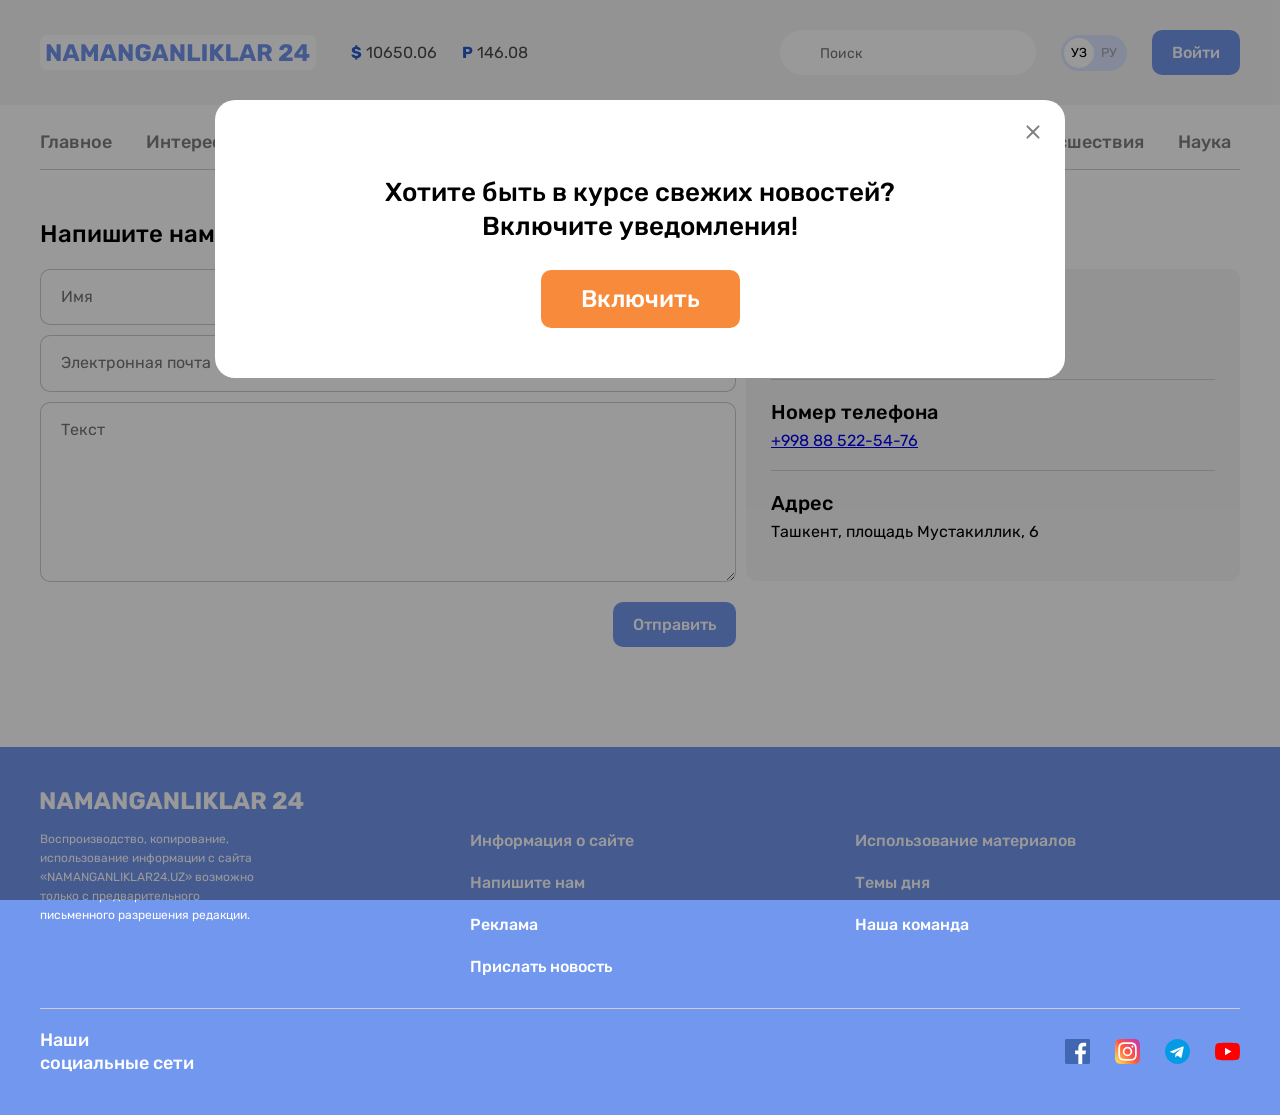
==== commit f2be31b3: "Add  some repairers" ====
--- a/contact.html
+++ b/contact.html
@@ -216,5 +216,23 @@
   </div>
 
 
+  <!-- MODAL -->
+  <section class="modal modal-open" id="notification-modal">
+    <div class="modal-dialog">
+      <div class="modal-content">
+        <h2 class="visually-hidden">Уведомления</h2>
+        <button class="modal-close js-modal-close" type="button" aria-label="Закрыты модальное окно">
+          <img class="modal-close-icon" src="img/icon-close.svg" alt="" width="24" height="24">
+        </button>
+        <p class="modal-lead">Хотите быть в курсе свежих новостей?<br>Включите уведомления!</p>
+        <div class="modal-actions">
+          <button class="button button-large button-orange" type="button">Включить</button>
+        </div>
+      </div>
+    </div>
+  </section>
+
+
+  <script src="js/main.js"></script>
 </body>
 </html>
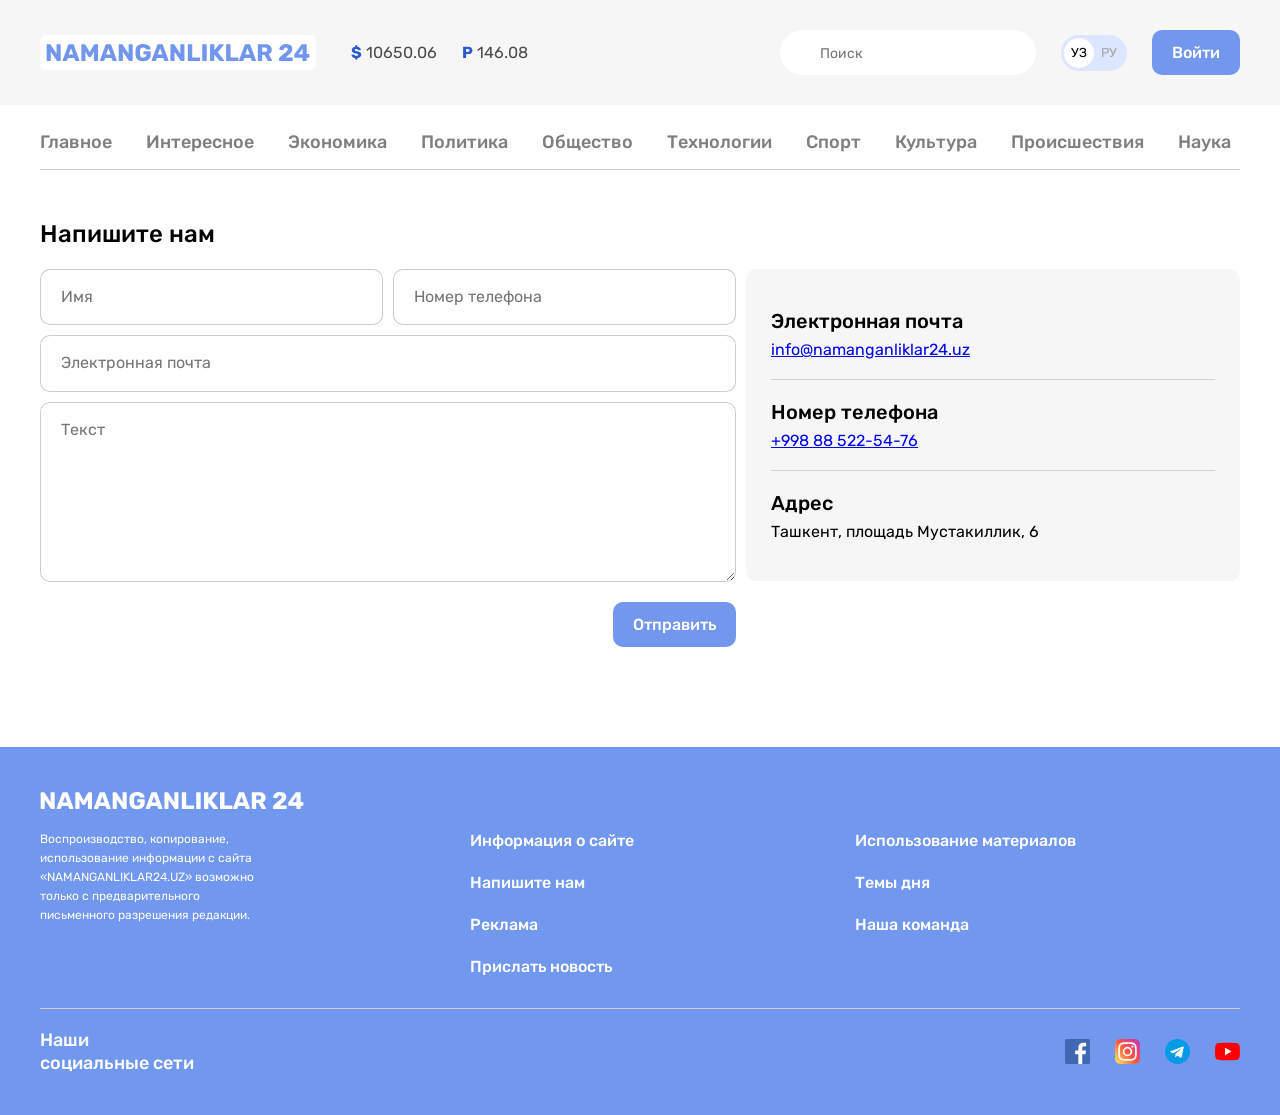
==== commit 59575bed: "Add JS setTimeout" ====
--- a/contact.html
+++ b/contact.html
@@ -217,7 +217,7 @@
 
 
   <!-- MODAL -->
-  <section class="modal modal-open" id="notification-modal">
+  <section class="modal" id="notification-modal">
     <div class="modal-dialog">
       <div class="modal-content">
         <h2 class="visually-hidden">Уведомления</h2>
